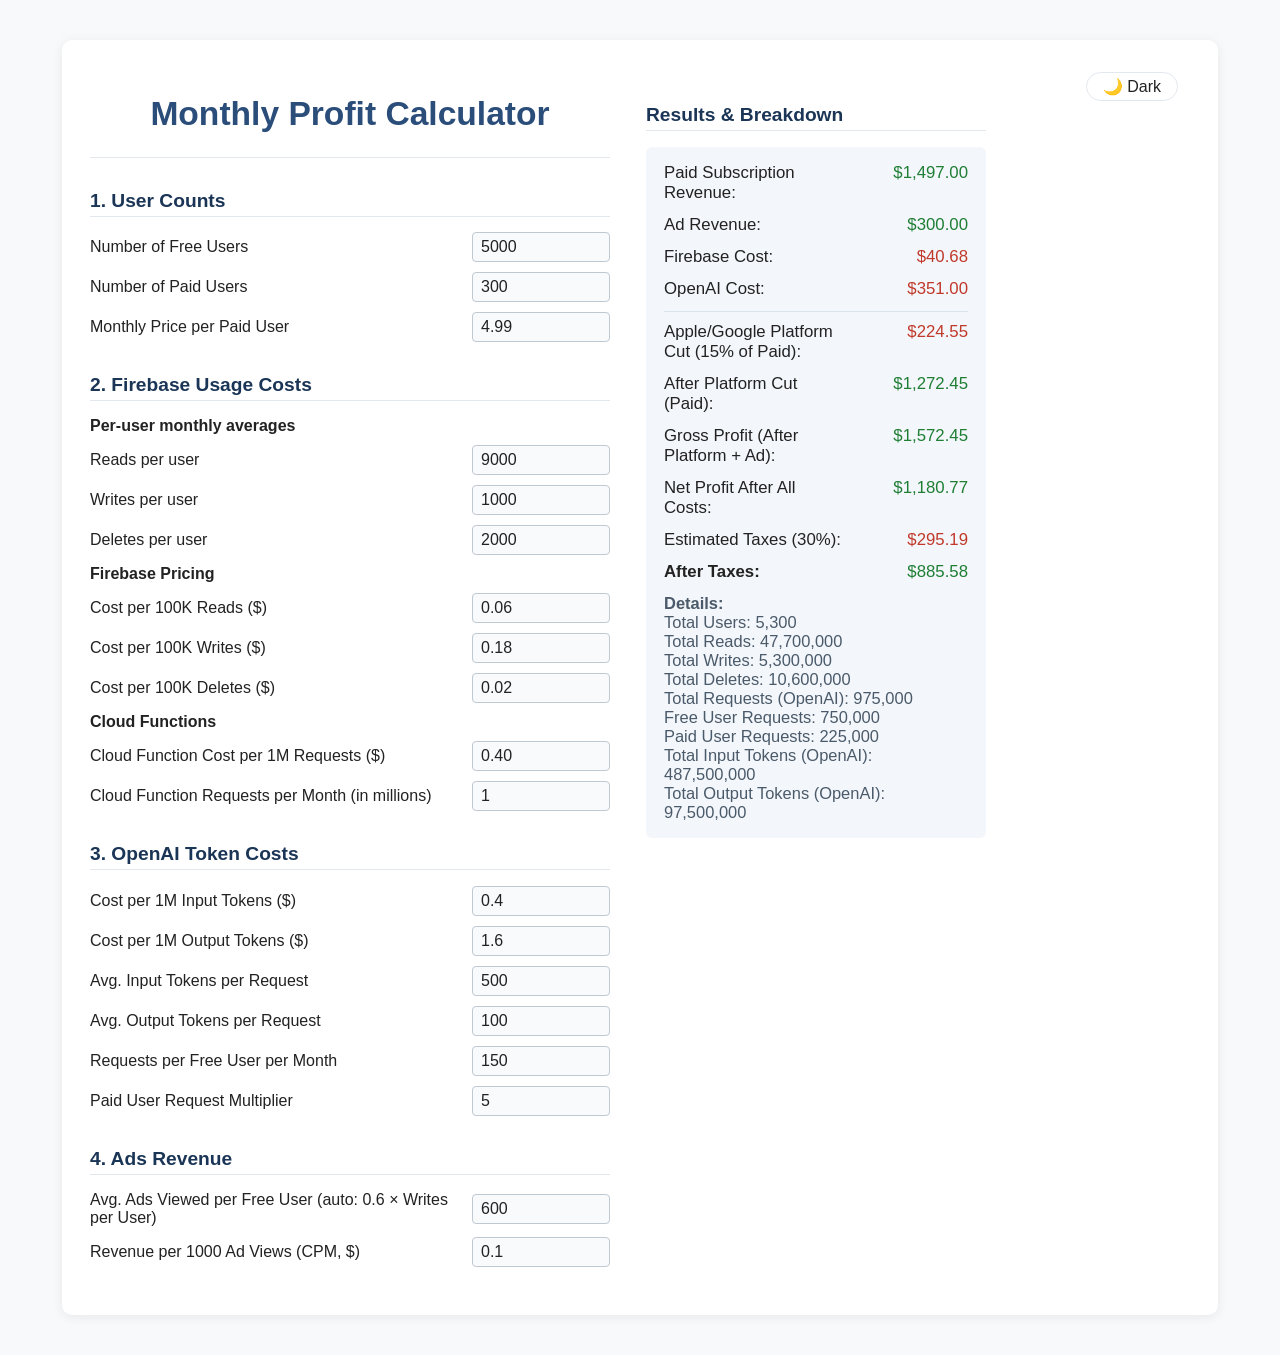
==== bcebe37b3b10627857c2fdfce019a9cd09a2efd26b4c3c063cb115bcee79ebe7/monies.html @ 2b3e3ee7 "Added monthly calculator for example" ====
<!DOCTYPE html>
<html lang="en">

<head>
    <meta charset="UTF-8">
    <meta name="viewport" content="width=device-width, initial-scale=1.0">
    <title>Mobile App Monthly Profit Calculator</title>
    <style>
        .breakdown .loss {
            color: #e67e22;
            font-weight: 600;
        }

        .breakdown .earned {
            color: var(--color-profit);
            font-weight: 500;
        }

        .breakdown .deduct {
            color: var(--color-negative);
            font-weight: 500;
        }

        :root {
            --color-bg: #f7f9fa;
            --color-fg: #222;
            --color-container: #fff;
            --color-header: #2a4d7a;
            --color-section: #1a3556;
            --color-border: #e3e8ee;
            --color-input-bg: #f8fafc;
            --color-input-border: #bfc9d1;
            --color-breakdown-bg: #f3f6fa;
            --color-profit: #1e7e34;
            --color-negative: #c0392b;
            --color-detail: #4a5a6a;
            --color-hr: #dbe3ea;
            --color-shadow: 0 2px 12px rgba(0, 0, 0, 0.07);
        }

        @media (prefers-color-scheme: dark) {
            :root {
                --color-bg: #181c20;
                --color-fg: #e6eaf0;
                --color-container: #23272e;
                --color-header: #7bb1ff;
                --color-section: #b3d1ff;
                --color-border: #2c3440;
                --color-input-bg: #23272e;
                --color-input-border: #3a4250;
                --color-breakdown-bg: #23272e;
                --color-profit: #6be18a;
                --color-negative: #ff6b6b;
                --color-detail: #b3c2d1;
                --color-hr: #2c3440;
                --color-shadow: 0 2px 12px rgba(0, 0, 0, 0.25);
            }
        }

        body[data-theme="dark"] {
            --color-bg: #181c20;
            --color-fg: #e6eaf0;
            --color-container: #23272e;
            --color-header: #7bb1ff;
            --color-section: #b3d1ff;
            --color-border: #2c3440;
            --color-input-bg: #23272e;
            --color-input-border: #3a4250;
            --color-breakdown-bg: #23272e;
            --color-profit: #6be18a;
            --color-negative: #ff6b6b;
            --color-detail: #b3c2d1;
            --color-hr: #2c3440;
            --color-shadow: 0 2px 12px rgba(0, 0, 0, 0.25);
        }

        body[data-theme="light"] {
            --color-bg: #f7f9fa;
            --color-fg: #222;
            --color-container: #fff;
            --color-header: #2a4d7a;
            --color-section: #1a3556;
            --color-border: #e3e8ee;
            --color-input-bg: #f8fafc;
            --color-input-border: #bfc9d1;
            --color-breakdown-bg: #f3f6fa;
            --color-profit: #1e7e34;
            --color-negative: #c0392b;
            --color-detail: #4a5a6a;
            --color-hr: #dbe3ea;
            --color-shadow: 0 2px 12px rgba(0, 0, 0, 0.07);
        }

        body {
            font-family: 'Segoe UI', Arial, sans-serif;
            background: var(--color-bg);
            color: var(--color-fg);
            margin: 0;
            padding: 0;
            transition: background 0.2s, color 0.2s;
        }

        .container {
            max-width: 1100px;
            margin: 40px auto;
            background: var(--color-container);
            border-radius: 10px;
            box-shadow: var(--color-shadow);
            padding: 32px 28px 24px 28px;
            transition: background 0.2s, box-shadow 0.2s;
            display: flex;
            gap: 36px;
            min-height: 600px;
        }

        .main-left {
            flex: 1 1 380px;
            min-width: 320px;
            max-width: 520px;
        }

        .main-right {
            flex: 0 0 340px;
            min-width: 300px;
            max-width: 400px;
            display: flex;
            flex-direction: column;
            justify-content: flex-start;
            position: sticky;
            top: 32px;
            height: fit-content;
        }

        h1 {
            text-align: center;
            margin-bottom: 24px;
            font-size: 2.1rem;
            color: var(--color-header);
        }

        h2 {
            margin-top: 32px;
            color: var(--color-section);
            font-size: 1.2rem;
            border-bottom: 1px solid var(--color-border);
            padding-bottom: 4px;
        }

        .section {
            margin-bottom: 24px;
        }

        .row {
            display: flex;
            align-items: center;
            margin-bottom: 10px;
        }

        .row label {
            flex: 1 0 220px;
            font-size: 1rem;
            margin-right: 10px;
        }

        .row input[type="number"],
        .row input[type="text"] {
            width: 120px;
            padding: 5px 8px;
            font-size: 1rem;
            border: 1px solid var(--color-input-border);
            border-radius: 4px;
            background: var(--color-input-bg);
            color: var(--color-fg);
            transition: background 0.2s, color 0.2s, border 0.2s;
        }

        .row input[type="number"]::-webkit-inner-spin-button,
        .row input[type="number"]::-webkit-outer-spin-button {
            -webkit-appearance: none;
            margin: 0;
        }

        .breakdown {
            background: var(--color-breakdown-bg);
            border-radius: 6px;
            padding: 16px 18px;
            margin-top: 10px;
            font-size: 1.05rem;
            transition: background 0.2s;
        }

        .breakdown .item {
            display: flex;
            justify-content: space-between;
            margin-bottom: 12px;
            gap: 32px;
        }

        .breakdown .item span:first-child {
            padding-right: 32px;
        }

        .breakdown .item:last-child {
            margin-bottom: 0;
        }

        .profit {
            font-size: 1.5rem;
            font-weight: bold;
            color: var(--color-profit);
            text-align: center;
            margin-top: 18px;
            margin-bottom: 0;
        }

        .negative {
            color: var(--color-negative);
        }

        @media (max-width: 900px) {
            .container {
                flex-direction: column;
                gap: 0;
                padding: 12px 2vw;
            }

            .main-left,
            .main-right {
                max-width: 100%;
                min-width: 0;
            }

            .main-right {
                position: static;
                margin-top: 24px;
            }
        }

        @media (max-width: 600px) {
            .row label {
                flex-basis: 120px;
                font-size: 0.98rem;
            }

            .row input {
                width: 80px;
            }
        }

        .theme-toggle {
            position: absolute;
            top: 32px;
            right: 40px;
            background: none;
            border: 1px solid var(--color-border);
            border-radius: 20px;
            padding: 4px 16px;
            color: var(--color-fg);
            font-size: 1rem;
            cursor: pointer;
            transition: background 0.2s, color 0.2s, border 0.2s;
            z-index: 20;
        }

        .theme-toggle:focus {
            outline: 2px solid var(--color-header);
        }
    </style>
</head>

<body>
    <div class="container" style="position:relative;">
        <button class="theme-toggle" id="themeToggle" title="Toggle dark/light mode" type="button">🌙 Dark</button>
        <div class="main-left">
            <h1>Monthly Profit Calculator</h1>
            <hr style="border: none; border-top: 1.5px solid var(--color-border); margin: 18px 0 24px 0;">
            <form id="profitForm" autocomplete="off">
                <!-- User Counts -->
                <div class="section">
                    <h2>1. User Counts</h2>
                    <div class="row">
                        <label for="freeUsers">Number of Free Users</label>
                        <input type="number" id="freeUsers" min="0" value="5000">
                    </div>
                    <div class="row">
                        <label for="paidUsers">Number of Paid Users</label>
                        <input type="number" id="paidUsers" min="0" value="300">
                    </div>
                    <div class="row">
                        <label for="monthlyPrice">Monthly Price per Paid User</label>
                        <input type="number" id="monthlyPrice" min="0" step="0.01" value="4.99">
                    </div>
                </div>
                <!-- Firebase Usage Costs -->
                <div class="section">
                    <h2>2. Firebase Usage Costs</h2>
                    <div class="row"><label><b>Per-user monthly averages</b></label></div>
                    <div class="row">
                        <label for="readsPerUser">Reads per user</label>
                        <input type="number" id="readsPerUser" min="0" value="9000">
                    </div>
                    <div class="row">
                        <label for="writesPerUser">Writes per user</label>
                        <input type="number" id="writesPerUser" min="0" value="1000">
                    </div>
                    <div class="row">
                        <label for="deletesPerUser">Deletes per user</label>
                        <input type="number" id="deletesPerUser" min="0" value="2000">
                    </div>
                    <div class="row"><label><b>Firebase Pricing</b></label></div>
                    <div class="row">
                        <label for="costPer100kReads">Cost per 100K Reads ($)</label>
                        <input type="number" id="costPer100kReads" min="0" step="0.01" value="0.06">
                    </div>
                    <div class="row">
                        <label for="costPer100kWrites">Cost per 100K Writes ($)</label>
                        <input type="number" id="costPer100kWrites" min="0" step="0.01" value="0.18">
                    </div>
                    <div class="row">
                        <label for="costPer100kDeletes">Cost per 100K Deletes ($)</label>
                        <input type="number" id="costPer100kDeletes" min="0" step="0.01" value="0.02">
                    </div>
                    <div class="row"><label><b>Cloud Functions</b></label></div>
                    <div class="row">
                        <label for="cloudFuncCostPer1M">Cloud Function Cost per 1M Requests ($)</label>
                        <input type="number" id="cloudFuncCostPer1M" min="0" step="0.01" value="0.40">
                    </div>
                    <div class="row">
                        <label for="cloudFuncRequestsPerMonth">Cloud Function Requests per Month (in millions)</label>
                        <input type="number" id="cloudFuncRequestsPerMonth" min="0" step="0.01" value="1">
                    </div>
                </div>
                <!-- OpenAI Token Costs -->
                <div class="section">
                    <h2>3. OpenAI Token Costs</h2>
                    <div class="row">
                        <label for="costPer1MInput">Cost per 1M Input Tokens ($)</label>
                        <input type="number" id="costPer1MInput" min="0" step="0.01" value="0.4">
                    </div>
                    <div class="row">
                        <label for="costPer1MOutput">Cost per 1M Output Tokens ($)</label>
                        <input type="number" id="costPer1MOutput" min="0" step="0.01" value="1.6">
                    </div>
                    <div class="row">
                        <label for="avgInputTokens">Avg. Input Tokens per Request</label>
                        <input type="number" id="avgInputTokens" min="0" value="500">
                    </div>
                    <div class="row">
                        <label for="avgOutputTokens">Avg. Output Tokens per Request</label>
                        <input type="number" id="avgOutputTokens" min="0" value="100">
                    </div>
                    <div class="row">
                        <label for="requestsPerUser">Requests per Free User per Month</label>
                        <input type="number" id="requestsPerUser" min="0" value="150">
                    </div>
                    <div class="row">
                        <label for="paidRequestMultiplier">Paid User Request Multiplier</label>
                        <input type="number" id="paidRequestMultiplier" min="1" step="1" value="5">
                    </div>
                </div>
                <!-- Ads Revenue -->
                <div class="section">
                    <h2>4. Ads Revenue</h2>
                    <div class="row">
                        <label for="adsPerUser">Avg. Ads Viewed per Free User (auto: 0.6 × Writes per User)</label>
                        <input type="number" id="adsPerUser" min="0" value="600" readonly
                            style="background:var(--color-input-bg); color:var(--color-fg);">
                    </div>
                    <div class="row">
                        <label for="revenuePerAd">Revenue per 1000 Ad Views (CPM, $)</label>
                        <input type="number" id="revenuePerAd" min="0" step="0.01" value="0.1">
                    </div>
                </div>
            </form>
        </div>
        <div class="main-right">
            <div class="section">
                <h2>Results & Breakdown</h2>
                <div class="breakdown" id="breakdown">
                    <!-- Populated by JS -->
                </div>
                <div class="profit" id="profitDisplay"></div>
            </div>
        </div>
    </div>

    <script>
        // Theme toggle logic
        const themeToggle = document.getElementById('themeToggle');
        function setTheme(theme) {
            document.body.setAttribute('data-theme', theme);
            localStorage.setItem('theme', theme);
            themeToggle.textContent = theme === 'dark' ? '☀️ Light' : '🌙 Dark';
        }
        function getPreferredTheme() {
            const stored = localStorage.getItem('theme');
            if (stored === 'dark' || stored === 'light') return stored;
            return window.matchMedia('(prefers-color-scheme: dark)').matches ? 'dark' : 'light';
        }
        themeToggle.addEventListener('click', () => {
            const current = document.body.getAttribute('data-theme') || getPreferredTheme();
            setTheme(current === 'dark' ? 'light' : 'dark');
        });
        // Set initial theme
        setTheme(getPreferredTheme());
        // Helper for currency formatting
        function fmtCurrency(val) {
            return val < 0 ?
                '-$' + Math.abs(val).toLocaleString(undefined, { minimumFractionDigits: 2, maximumFractionDigits: 2 }) :
                '$' + val.toLocaleString(undefined, { minimumFractionDigits: 2, maximumFractionDigits: 2 });
        }
        function fmtNumber(val) {
            return val.toLocaleString();
        }

        function calc() {
            // ...existing code...
            // User counts
            const freeUsers = +document.getElementById('freeUsers').value;
            const paidUsers = +document.getElementById('paidUsers').value;
            const monthlyPrice = +document.getElementById('monthlyPrice').value;

            // Firebase usage
            const readsPerUser = +document.getElementById('readsPerUser').value;
            const writesPerUser = +document.getElementById('writesPerUser').value;
            const deletesPerUser = +document.getElementById('deletesPerUser').value;
            const costPer100kReads = +document.getElementById('costPer100kReads').value;
            const costPer100kWrites = +document.getElementById('costPer100kWrites').value;
            const costPer100kDeletes = +document.getElementById('costPer100kDeletes').value;
            // Cloud Functions
            const cloudFuncCostPer1M = +document.getElementById('cloudFuncCostPer1M').value;
            const cloudFuncRequestsPerMonth = +document.getElementById('cloudFuncRequestsPerMonth').value;

            // OpenAI
            const costPer1MInput = +document.getElementById('costPer1MInput').value;
            const costPer1MOutput = +document.getElementById('costPer1MOutput').value;
            const avgInputTokens = +document.getElementById('avgInputTokens').value;
            const avgOutputTokens = +document.getElementById('avgOutputTokens').value;
            const requestsPerUser = +document.getElementById('requestsPerUser').value;
            const paidRequestMultiplier = +document.getElementById('paidRequestMultiplier').value;

            // Ads
            // Ads per user is auto-calculated as 0.6 × writes per user
            const adsPerUser = +(document.getElementById('writesPerUser').value * 0.6).toFixed(2);
            document.getElementById('adsPerUser').value = adsPerUser;
            const revenuePerAd = +document.getElementById('revenuePerAd').value;

            // Revenue
            const subscriptionRevenue = paidUsers * monthlyPrice;
            const adRevenue = freeUsers * adsPerUser * (revenuePerAd / 1000);


            // Total users for breakdown
            const totalUsers = freeUsers + paidUsers;

            // Firebase cost
            const totalReads = (freeUsers + paidUsers) * readsPerUser;
            const totalWrites = (freeUsers + paidUsers) * writesPerUser;
            const totalDeletes = (freeUsers + paidUsers) * deletesPerUser;
            const firebaseCost =
                (totalReads / 100000) * costPer100kReads +
                (totalWrites / 100000) * costPer100kWrites +
                (totalDeletes / 100000) * costPer100kDeletes +
                (cloudFuncRequestsPerMonth * cloudFuncCostPer1M);

            // OpenAI cost
            const freeRequests = freeUsers * requestsPerUser;
            const paidRequests = paidUsers * requestsPerUser * paidRequestMultiplier;
            const totalRequests = freeRequests + paidRequests;
            const totalInputTokens = totalRequests * avgInputTokens;
            const totalOutputTokens = totalRequests * avgOutputTokens;
            const openaiCost =
                (totalInputTokens / 1_000_000) * costPer1MInput +
                (totalOutputTokens / 1_000_000) * costPer1MOutput;

            // Apple/Google cut is only on paid subscription revenue
            const appleGoogleCut = subscriptionRevenue * 0.15;
            const afterPlatform = subscriptionRevenue - appleGoogleCut;
            // Net profit after all costs and platform cut
            // Ad revenue is not subject to platform cut
            const grossProfit = afterPlatform + adRevenue;
            const netAfterPlatform = grossProfit - firebaseCost - openaiCost;
            const taxes = netAfterPlatform > 0 ? netAfterPlatform * 0.25 : 0;
            const afterTaxes = netAfterPlatform - taxes;

            // Profit
            const profit = (subscriptionRevenue + adRevenue) - (firebaseCost + openaiCost);

            // Breakdown HTML
            const breakdown = `
                <div class="item"><span>Paid Subscription Revenue:</span> <span class="earned">${fmtCurrency(subscriptionRevenue)}</span></div>
                <div class="item"><span>Ad Revenue:</span> <span class="earned">${fmtCurrency(adRevenue)}</span></div>
                <div class="item"><span>Firebase Cost:</span> <span class="deduct">${fmtCurrency(firebaseCost)}</span></div>
                <div class="item"><span>OpenAI Cost:</span> <span class="deduct">${fmtCurrency(openaiCost)}</span></div>
                <hr style="margin:10px 0; border:0; border-top:1px solid var(--color-hr);">
                <div class="item"><span>Apple/Google Platform Cut (15% of Paid):</span> <span class="deduct">${fmtCurrency(appleGoogleCut)}</span></div>
                <div class="item"><span>After Platform Cut (Paid):</span> <span class="${afterPlatform < 0 ? 'negative' : 'earned'}">${fmtCurrency(afterPlatform)}</span></div>
                <div class="item"><span>Gross Profit (After Platform + Ad):</span> <span class="${grossProfit < 0 ? 'negative' : 'earned'}">${fmtCurrency(grossProfit)}</span></div>
                <div class="item"><span>Net Profit After All Costs:</span> <span class="${netAfterPlatform < 0 ? 'negative' : 'earned'}">${fmtCurrency(netAfterPlatform)}</span></div>
                <div class="item"><span>Estimated Taxes (30%):</span> <span class="deduct">${fmtCurrency(taxes)}</span></div>
                <div class="item"><span><b>After Taxes:</b></span> <span class="${afterTaxes < 0 ? 'loss' : 'earned'}">${fmtCurrency(afterTaxes)}${afterTaxes < 0 ? ' <span style=\"font-size:0.95em; color:#e67e22; font-weight:400; padding-right:0px;\">(Loss)</span>' : ''}</span></div>
                <div style="margin-top:10px; font-size:0.98em; color:var(--color-detail);">
                    <b>Details:</b><br>
                    <span>Total Users:</span> ${fmtNumber(totalUsers)}<br>
                    <span>Total Reads:</span> ${fmtNumber(totalReads)}<br>
                    <span>Total Writes:</span> ${fmtNumber(totalWrites)}<br>
                    <span>Total Deletes:</span> ${fmtNumber(totalDeletes)}<br>
                    <span>Total Requests (OpenAI):</span> ${fmtNumber(totalRequests)}<br>
                    <span>Free User Requests:</span> ${fmtNumber(freeRequests)}<br>
                    <span>Paid User Requests:</span> ${fmtNumber(paidRequests)}<br>
                    <span>Total Input Tokens (OpenAI):</span> ${fmtNumber(totalInputTokens)}<br>
                    <span>Total Output Tokens (OpenAI):</span> ${fmtNumber(totalOutputTokens)}
                </div>
            `;
            document.getElementById('breakdown').innerHTML = breakdown;
            document.getElementById('profitDisplay').textContent = '';
        }

        // Attach event listeners to all inputs
        document.querySelectorAll('#profitForm input').forEach(input => {
            input.addEventListener('input', calc);
        });

        // Initial calculation
        window.addEventListener('DOMContentLoaded', calc);
    </script>
</body>

</html>
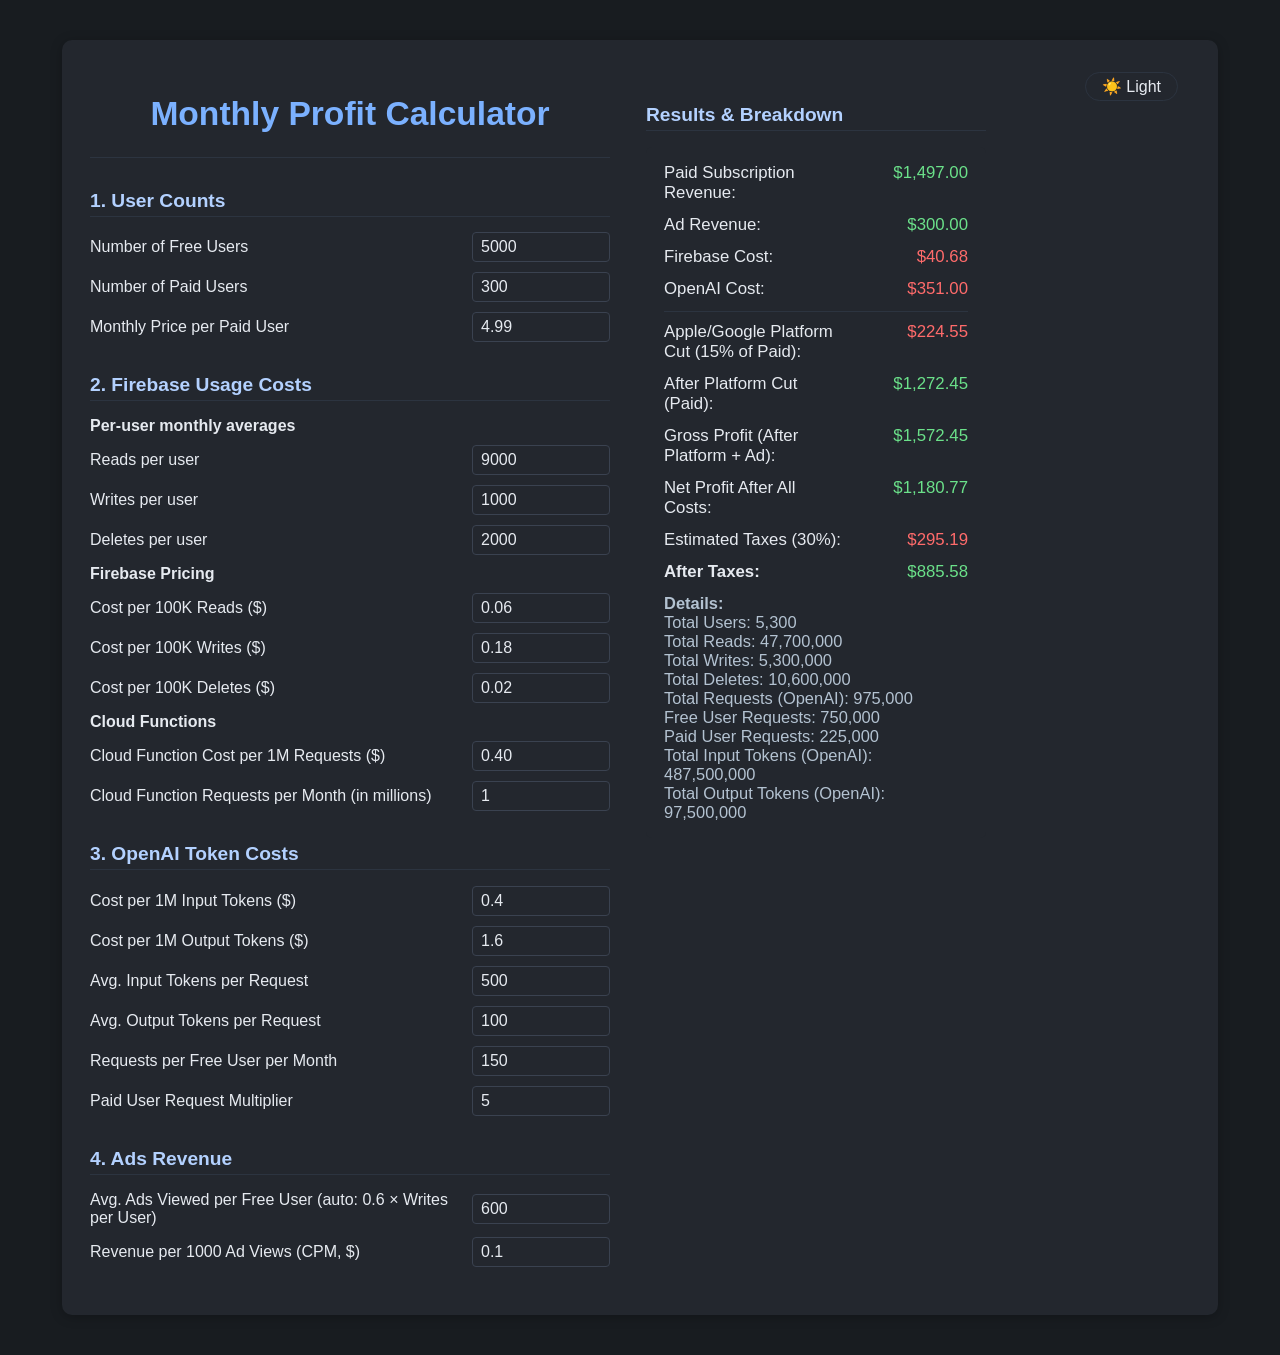
==== commit f9c654fe: "update theme" ====
--- a/bcebe37b3b10627857c2fdfce019a9cd09a2efd26b4c3c063cb115bcee79ebe7/monies.html
+++ b/bcebe37b3b10627857c2fdfce019a9cd09a2efd26b4c3c063cb115bcee79ebe7/monies.html
@@ -395,7 +395,7 @@
         function getPreferredTheme() {
             const stored = localStorage.getItem('theme');
             if (stored === 'dark' || stored === 'light') return stored;
-            return window.matchMedia('(prefers-color-scheme: dark)').matches ? 'dark' : 'light';
+            return 'dark'; // Always default to dark theme
         }
         themeToggle.addEventListener('click', () => {
             const current = document.body.getAttribute('data-theme') || getPreferredTheme();
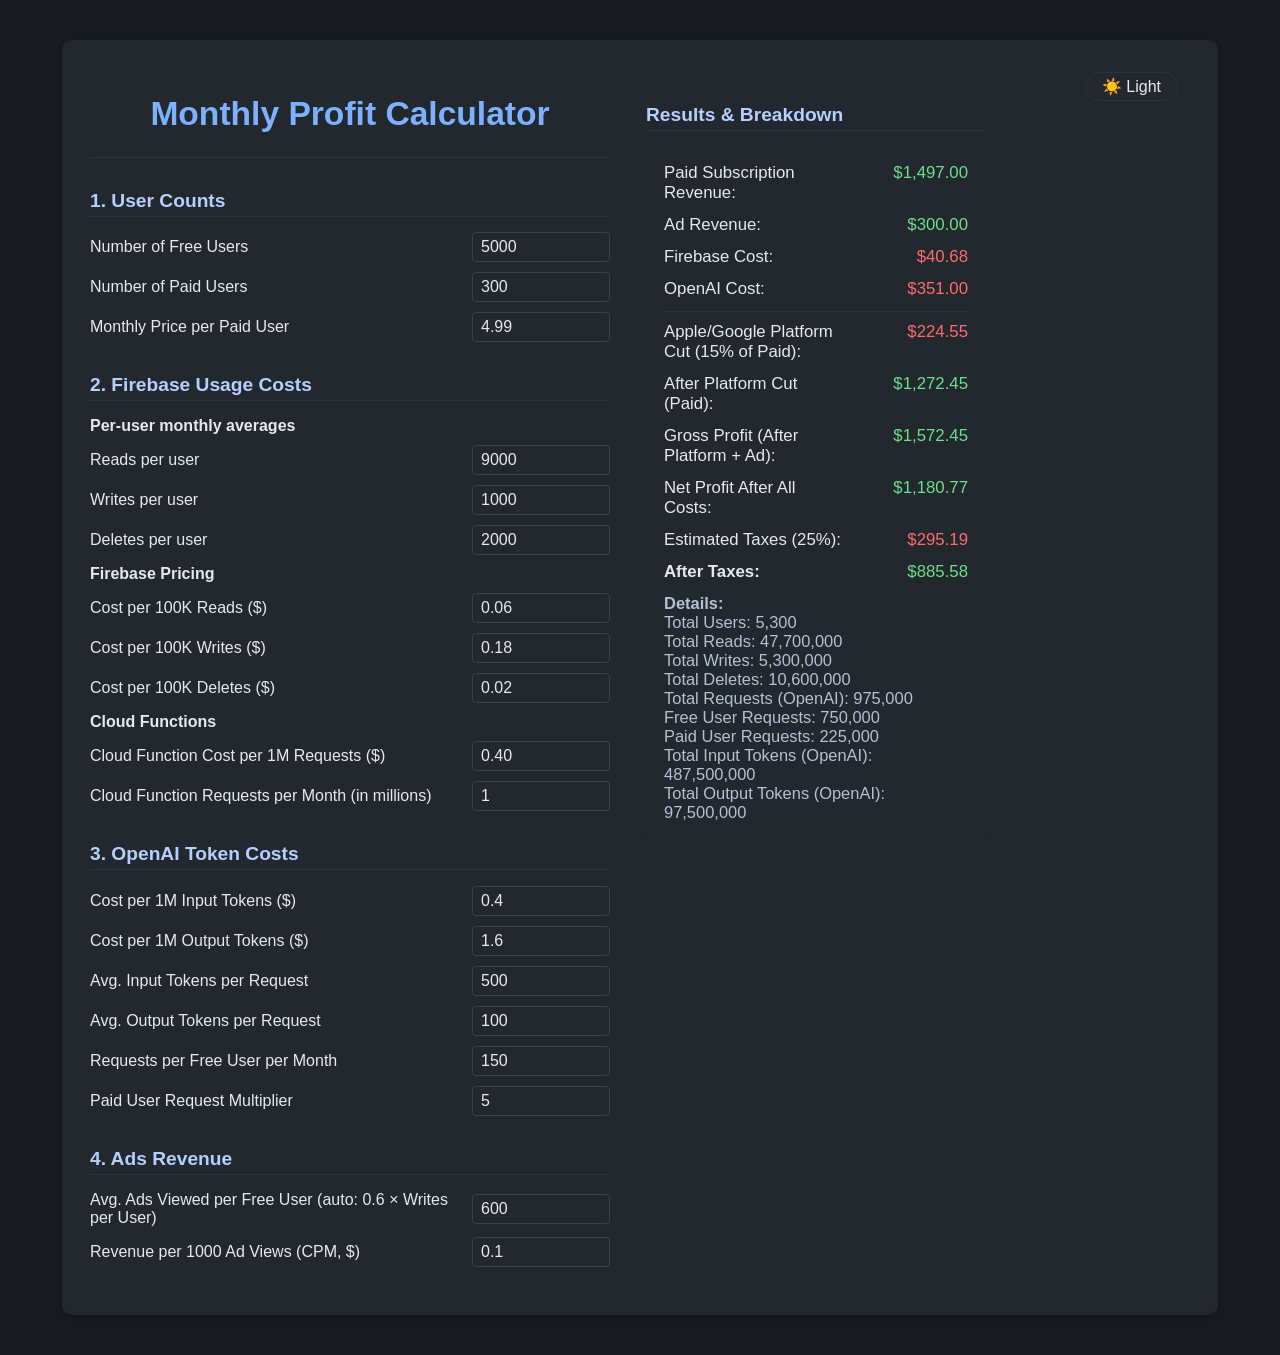
==== commit 7995693d: "Updated tax to 25%" ====
--- a/bcebe37b3b10627857c2fdfce019a9cd09a2efd26b4c3c063cb115bcee79ebe7/monies.html
+++ b/bcebe37b3b10627857c2fdfce019a9cd09a2efd26b4c3c063cb115bcee79ebe7/monies.html
@@ -497,7 +497,7 @@
                 <div class="item"><span>After Platform Cut (Paid):</span> <span class="${afterPlatform < 0 ? 'negative' : 'earned'}">${fmtCurrency(afterPlatform)}</span></div>
                 <div class="item"><span>Gross Profit (After Platform + Ad):</span> <span class="${grossProfit < 0 ? 'negative' : 'earned'}">${fmtCurrency(grossProfit)}</span></div>
                 <div class="item"><span>Net Profit After All Costs:</span> <span class="${netAfterPlatform < 0 ? 'negative' : 'earned'}">${fmtCurrency(netAfterPlatform)}</span></div>
-                <div class="item"><span>Estimated Taxes (30%):</span> <span class="deduct">${fmtCurrency(taxes)}</span></div>
+                <div class="item"><span>Estimated Taxes (25%):</span> <span class="deduct">${fmtCurrency(taxes)}</span></div>
                 <div class="item"><span><b>After Taxes:</b></span> <span class="${afterTaxes < 0 ? 'loss' : 'earned'}">${fmtCurrency(afterTaxes)}${afterTaxes < 0 ? ' <span style=\"font-size:0.95em; color:#e67e22; font-weight:400; padding-right:0px;\">(Loss)</span>' : ''}</span></div>
                 <div style="margin-top:10px; font-size:0.98em; color:var(--color-detail);">
                     <b>Details:</b><br>
